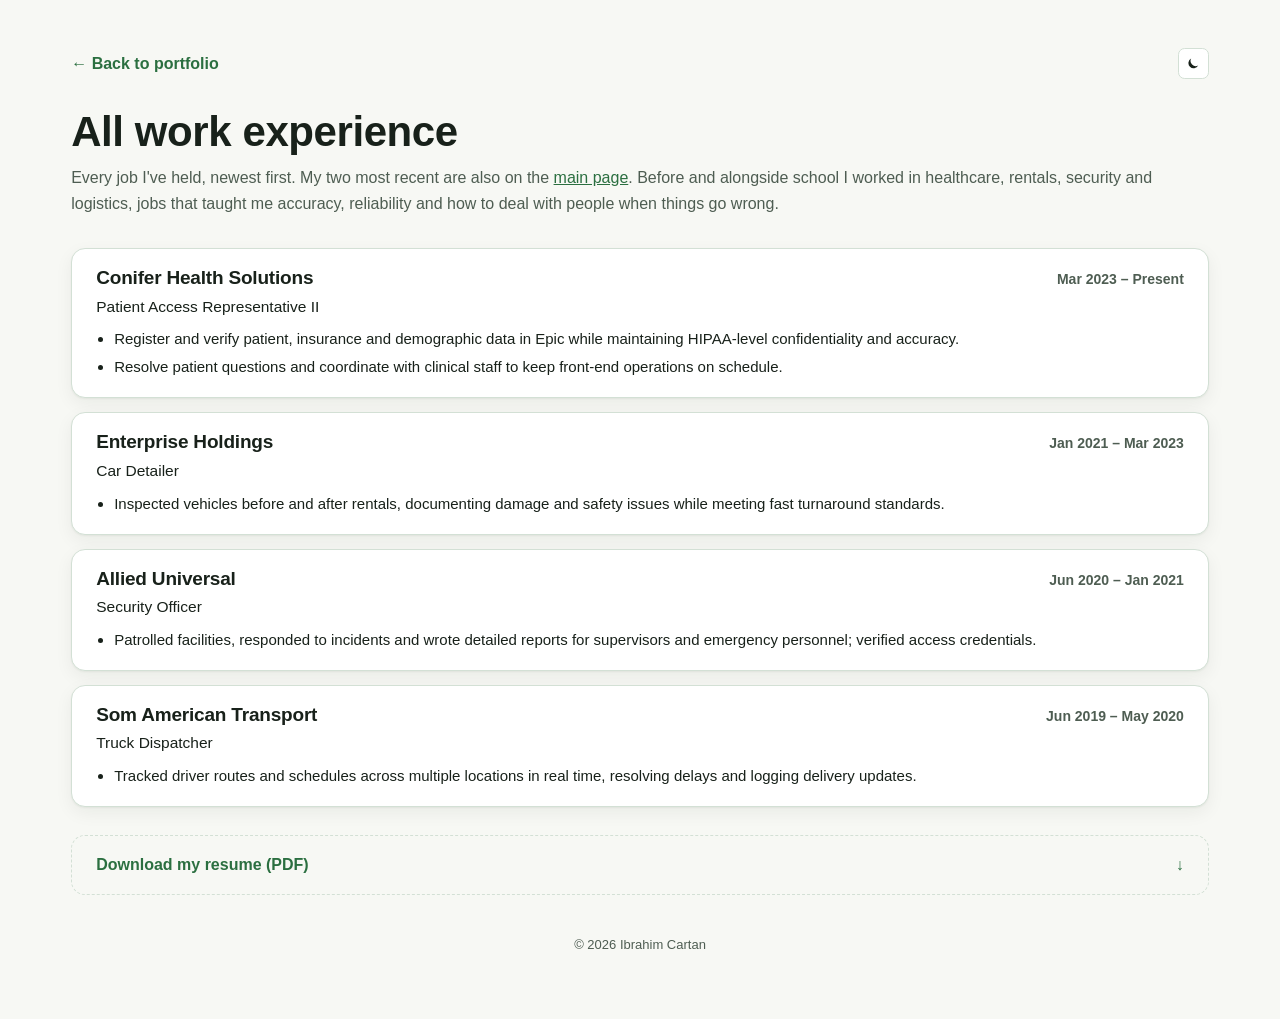
==== experience.html @ 6edc6690 "Show the two most recent jobs and add an All work experience page" ====
<!doctype html>
<html lang="en">
<head>
  <meta charset="utf-8">
  <meta name="viewport" content="width=device-width, initial-scale=1">
  <title>All Work Experience · Ibrahim Cartan</title>
  <meta name="description" content="Every job Ibrahim Cartan has held: patient access in Epic at Conifer Health Solutions, vehicle inspection at Enterprise Holdings, security at Allied Universal and dispatch at Som American Transport.">
  <link rel="icon" href="data:image/svg+xml,<svg xmlns='http://www.w3.org/2000/svg' viewBox='0 0 32 32'><rect width='32' height='32' rx='8' fill='%232b6f40'/><text x='16' y='22' font-family='Arial' font-weight='700' font-size='15' text-anchor='middle' fill='white'>IC</text></svg>">
  <script>
    try { var t = localStorage.getItem("theme"); if (t) document.documentElement.dataset.theme = t; } catch (e) {}
  </script>
  <link rel="stylesheet" href="styles.css?v=2026-11-23a">
</head>
<body>
  <main class="page">
    <div class="page-top">
      <a class="back" href="./#experience">← Back to portfolio</a>
      <button class="theme-toggle" id="theme-toggle" type="button" aria-label="Switch color theme">
        <svg class="i-moon" viewBox="0 0 24 24" width="18" height="18" aria-hidden="true"><path fill="currentColor" d="M20 15.5A8.5 8.5 0 0 1 8.5 4a8.5 8.5 0 1 0 11.5 11.5z"/></svg>
        <svg class="i-sun" viewBox="0 0 24 24" width="18" height="18" aria-hidden="true"><circle cx="12" cy="12" r="4.5" fill="currentColor"/><g stroke="currentColor" stroke-width="2" stroke-linecap="round"><path d="M12 2v3M12 19v3M2 12h3M19 12h3M4.9 4.9 7 7M17 17l2.1 2.1M4.9 19.1 7 17M17 7l2.1-2.1"/></g></svg>
      </button>
    </div>

    <h1>All work experience</h1>
    <p class="page-intro">Every job I've held, newest first. My two most recent are also on the <a href="./#experience">main page</a>. Before and alongside school I worked in healthcare, rentals, security and logistics, jobs that taught me accuracy, reliability and how to deal with people when things go wrong.</p>

    <section class="exp-list" aria-label="Work experience">
      <article class="edu-card job">
          <div class="edu-row"><h3>Conifer Health Solutions</h3><span class="edu-date">Mar 2023 – Present</span></div>
          <p class="edu-degree">Patient Access Representative II</p>
          <ul class="job-points"><li>Register and verify patient, insurance and demographic data in Epic while maintaining HIPAA-level confidentiality and accuracy.</li><li>Resolve patient questions and coordinate with clinical staff to keep front-end operations on schedule.</li></ul>
        </article>
      <article class="edu-card job">
          <div class="edu-row"><h3>Enterprise Holdings</h3><span class="edu-date">Jan 2021 – Mar 2023</span></div>
          <p class="edu-degree">Car Detailer</p>
          <ul class="job-points"><li>Inspected vehicles before and after rentals, documenting damage and safety issues while meeting fast turnaround standards.</li></ul>
        </article>
      <article class="edu-card job">
          <div class="edu-row"><h3>Allied Universal</h3><span class="edu-date">Jun 2020 – Jan 2021</span></div>
          <p class="edu-degree">Security Officer</p>
          <ul class="job-points"><li>Patrolled facilities, responded to incidents and wrote detailed reports for supervisors and emergency personnel; verified access credentials.</li></ul>
        </article>
      <article class="edu-card job">
          <div class="edu-row"><h3>Som American Transport</h3><span class="edu-date">Jun 2019 – May 2020</span></div>
          <p class="edu-degree">Truck Dispatcher</p>
          <ul class="job-points"><li>Tracked driver routes and schedules across multiple locations in real time, resolving delays and logging delivery updates.</li></ul>
        </article>
    </section>

    <a class="all-projects" href="resume.pdf" target="_blank" rel="noopener">
      <span>Download my resume (PDF)</span>
      <span class="all-projects-arrow" aria-hidden="true">↓</span>
    </a>

    <p class="footnote">© <span id="year">2026</span> Ibrahim Cartan</p>
  </main>

  <script src="script.js?v=2026-11-23a"></script>
</body>
</html>
---- styles.css ----
:root {
  --bg: #f7f8f4;
  --panel: #edf2ec;
  --surface: #ffffff;
  --text: #18211a;
  --muted: #4e5d52;
  --border: #d3e0d5;
  --accent: #2b6f40;
  --accent-text: #ffffff;
  --accent-soft: #dcecdf;
  --shadow: 0 1px 2px rgba(16, 32, 20, .05), 0 6px 18px rgba(16, 32, 20, .06);
  color-scheme: light;
}
@media (prefers-color-scheme: dark) {
  :root:not([data-theme="light"]) {
    --bg: #0f1611; --panel: #131c16; --surface: #18231c; --text: #e4eee6; --muted: #9bb0a1;
    --border: #26382c; --accent: #6fcf8a; --accent-text: #08130b; --accent-soft: #1c3324;
    --shadow: 0 1px 2px rgba(0, 0, 0, .4), 0 6px 18px rgba(0, 0, 0, .25);
    color-scheme: dark;
  }
}
:root[data-theme="dark"] {
  --bg: #0f1611; --panel: #131c16; --surface: #18231c; --text: #e4eee6; --muted: #9bb0a1;
  --border: #26382c; --accent: #6fcf8a; --accent-text: #08130b; --accent-soft: #1c3324;
  --shadow: 0 1px 2px rgba(0, 0, 0, .4), 0 6px 18px rgba(0, 0, 0, .25);
  color-scheme: dark;
}

* { box-sizing: border-box; }
html { scroll-behavior: smooth; }
body {
  margin: 0; background: var(--bg); color: var(--text);
  font: 16px/1.6 -apple-system, BlinkMacSystemFont, "Segoe UI", Inter, Roboto, Helvetica, Arial, sans-serif;
  -webkit-font-smoothing: antialiased;
}
a { color: var(--accent); }
img { max-width: 100%; display: block; }
h1, h2, h3 { line-height: 1.2; margin: 0; letter-spacing: -.01em; }
p { margin: 0 0 1em; }
[hidden] { display: none !important; }
:focus-visible { outline: 3px solid var(--accent); outline-offset: 2px; }
.skip { position: absolute; left: -999px; top: 8px; background: var(--accent); color: var(--accent-text); padding: 8px 12px; border-radius: 6px; z-index: 20; }
.skip:focus { left: 8px; }

/* Two halves */
.layout { display: grid; grid-template-columns: 1fr 1fr; min-height: 100vh; }

/* Left half: fixed while the projects scroll.
   Everything inside is sized in em, so text, gaps and buttons all scale together
   from one base size that follows the window's height (and width, so lines don't over-wrap). */
.intro { background: var(--panel); border-right: 1px solid var(--border); }
.intro-inner {
  font-size: clamp(14px, min(2.6vh, 1.45vw), 19px);
  position: sticky; top: 0; height: 100vh; overflow-y: auto;
  display: flex; flex-direction: column; justify-content: center;
  padding: clamp(1em, 3.6vh, 3em) clamp(32px, 5.5vw, 96px); max-width: 720px; margin: 0 auto;
}
.intro-top { display: flex; justify-content: space-between; align-items: flex-start; gap: 1em; margin-bottom: clamp(.08em, 1vh, .2em); }
.eyebrow { color: var(--accent); font-weight: 600; font-size: .78em; letter-spacing: .06em; text-transform: uppercase; margin: 0 0 .6em; }
.intro h1 { font-size: 2.9em; margin-bottom: clamp(.08em, 1vh, .2em); }
.headshot { flex: none; width: 3.8em; height: 3.8em; margin: .15em 0 .1em .15em; border-radius: 50%; object-fit: cover; border: 2px solid var(--accent); box-shadow: 0 0 0 3px var(--accent-soft); }
.lead { font-size: 1.15em; color: var(--muted); margin: 0; }
.intro h2 { font-size: .76em; text-transform: uppercase; letter-spacing: .08em; color: var(--muted); margin-bottom: clamp(.8em, 1.6vh, 1.4em); }
/* The two gaps around the contents list share the spare height equally,
   so the list sits exactly halfway between the name and Contact (docked at the bottom). */
.spacer, .spacer-fill { flex: 1 1 0; height: auto; min-height: .8em; }
/* Contents list: a line that grows and lights up for the hovered or current section */
.toc ul { list-style: none; margin: 0; padding: 0; }
.toc li + li { margin-top: clamp(.1em, .5vh, .3em); }
.toc a { display: inline-flex; align-items: center; gap: .7em; padding: .2em 0; color: var(--muted); text-decoration: none; font-size: .62em; font-weight: 700; text-transform: uppercase; letter-spacing: .1em; }
.toc-line { display: inline-block; width: 1.5em; height: 2px; background: currentColor; opacity: .5; transition: width .2s, opacity .2s; }
.toc a:hover, .toc a[aria-current="true"] { color: var(--text); }
.toc a:hover .toc-line, .toc a[aria-current="true"] .toc-line { width: 3em; opacity: 1; }
.toc a[aria-current="true"] .toc-line { background: var(--accent); }

.theme-toggle { flex: none; width: 2.3em; height: 2.3em; border-radius: .5em; border: 1px solid var(--border); background: var(--surface); color: var(--text); cursor: pointer; display: grid; place-items: center; }
.theme-toggle svg { width: 1.1em; height: 1.1em; }
.theme-toggle:hover { border-color: var(--accent); }
.i-sun { display: none; }
:root[data-theme="dark"] .i-sun { display: block; }
:root[data-theme="dark"] .i-moon { display: none; }
@media (prefers-color-scheme: dark) {
  :root:not([data-theme="light"]) .i-sun { display: block; }
  :root:not([data-theme="light"]) .i-moon { display: none; }
}

.email-card { display: flex; flex-direction: column; align-items: flex-start; width: 100%; padding: .8em 1em; background: var(--surface); border: 1px solid var(--border); border-radius: .8em; margin-bottom: clamp(.6em, 1.2vh, 1em); font: inherit; color: var(--text); text-align: left; cursor: pointer; }
.email-card:hover { border-color: var(--accent); }
.email-card:hover .email { color: var(--accent); text-decoration: underline; text-underline-offset: .2em; }
.label { display: block; font-size: .72em; text-transform: uppercase; letter-spacing: .06em; color: var(--muted); font-weight: 600; margin: 0 0 .1em; }
.label.copied { color: var(--accent); }
.email { display: block; font-size: 1.12em; font-weight: 700; margin: 0; overflow-wrap: anywhere; }
.contact-links { list-style: none; padding: 0; margin: 0; display: grid; grid-template-columns: repeat(4, 1fr); gap: .5em; }
.contact-links a { display: flex; align-items: center; justify-content: center; gap: .45em; padding: .7em .5em; white-space: nowrap; border: 1px solid var(--border); border-radius: .7em; background: var(--surface); color: var(--text); text-decoration: none; font-weight: 600; font-size: .9em; }
.contact-links a:hover { border-color: var(--accent); color: var(--accent); }
.contact-links svg { flex: none; width: 1.15em; height: 1.15em; color: var(--muted); }
.contact-links a:hover svg { color: var(--accent); }
.footnote { margin: 28px 0 0; font-size: 13px; color: var(--muted); }

/* Right half: project list */
.content { padding: 56px clamp(32px, 5.5vw, 96px) 72px; }
.content > * { max-width: 640px; margin-inline: auto; }
.section { scroll-margin-top: 40px; }
.section + .section { margin-top: 64px; }
.section-title { font-size: 13px; text-transform: uppercase; letter-spacing: .08em; color: var(--muted); margin-bottom: 18px; }
.about p { font-size: 16.5px; line-height: 1.7; margin: 0; }
.about p + p { margin-top: .9em; }
.edu-card { background: var(--surface); border: 1px solid var(--border); border-radius: 14px; padding: 18px 24px; margin-bottom: 14px; box-shadow: var(--shadow); }
.edu-row { display: flex; justify-content: space-between; align-items: baseline; gap: 12px; flex-wrap: wrap; }
.edu-card h3 { font-size: 19px; }
.edu-date { font-size: 14px; color: var(--muted); font-weight: 600; white-space: nowrap; }
.edu-degree { margin: 4px 0 0; font-size: 15.5px; }
.coursework { margin-top: 14px; padding-top: 12px; border-top: 1px solid var(--border); }
.coursework-label { margin: 0 0 8px; font-size: 12px; font-weight: 700; letter-spacing: .06em; text-transform: uppercase; color: var(--muted); }
.tags.course-tags li { background: var(--panel); color: var(--text); border: 1px solid var(--border); font-weight: 500; }
.course-tags + .coursework-label, .skills-card .tags + .coursework-label { margin-top: 14px; }
/* Skills and Experience reuse the education card */
.skills-card .tags { margin-bottom: 0; }
.skills-note { margin: 16px 0 0; font-size: 14px; color: var(--muted); }
.job-points { margin: 8px 0 0; padding-left: 1.2em; font-size: 15px; }
.job-points li + li { margin-top: 4px; }
.tags.course-tags:last-child { margin-bottom: 0; }
.project { background: var(--surface); border: 1px solid var(--border); border-radius: 14px; padding: 22px 24px; margin-bottom: 18px; box-shadow: var(--shadow); transition: border-color .15s; }
.project:hover { border-color: color-mix(in srgb, var(--accent) 45%, var(--border)); }
.kicker { color: var(--accent); font-size: 12px; font-weight: 600; text-transform: uppercase; letter-spacing: .06em; margin: 0 0 3px; }
.project h3 { font-size: 21px; }
.project > p { font-size: 15.5px; color: var(--text); }
.tags { list-style: none; padding: 0; margin: 0 0 12px; display: flex; flex-wrap: wrap; gap: 6px; }
.tags li { background: var(--accent-soft); color: var(--accent); border-radius: 999px; padding: 2px 10px; font-size: 12.5px; font-weight: 600; }
.links { display: flex; flex-wrap: wrap; gap: 6px 18px; margin: 0; font-size: 14.5px; font-weight: 600; }
.links a { text-decoration: none; }
.links a:hover { text-decoration: underline; }

details { margin-top: 14px; border-top: 1px solid var(--border); padding-top: 10px; }
summary { cursor: pointer; font-size: 14px; font-weight: 600; color: var(--muted); }
summary:hover { color: var(--text); }
.details-body { padding-top: 14px; font-size: 15px; }
.details-body p:last-child { margin-bottom: 0; }
.gallery { margin-bottom: 14px; }
.slide { display: none; margin: 0; }
.slide.active { display: block; }
.shot { position: relative; }
.slide img { display: block; width: 100%; border-radius: 10px; border: 1px solid var(--border); background: #fff; cursor: zoom-in; transition: border-color .15s; }
.slide figcaption { font-size: 13.5px; color: var(--muted); margin-top: 8px; }
.gallery-nav { display: flex; justify-content: center; gap: 4px; margin-top: 6px; }
.gallery-nav button { width: 24px; height: 24px; padding: 0; border: 0; background: none; cursor: pointer; display: grid; place-items: center; }
.gallery-nav button::before { content: ""; width: 9px; height: 9px; border-radius: 50%; background: var(--border); }
.gallery-nav button[aria-current="true"]::before { background: var(--accent); }
.slide img:hover { border-color: var(--accent); }

/* Enlarged screenshot viewer: opens when a screenshot is clicked */
.viewer { width: min(1400px, 96vw); height: 94vh; max-width: none; max-height: none; padding: 0; border: 1px solid var(--border); border-radius: 16px; background: var(--surface); color: var(--text); box-shadow: 0 24px 80px rgba(0, 0, 0, .45); overflow: hidden; }
.viewer[open] { display: flex; flex-direction: column; }
.viewer::backdrop { background: rgba(6, 16, 9, .72); backdrop-filter: blur(3px); }
.viewer-head, .viewer-foot { display: flex; align-items: center; gap: 12px; padding: 12px 16px 12px 22px; flex: none; }
.viewer-head { border-bottom: 1px solid var(--border); }
.viewer-foot { border-top: 1px solid var(--border); justify-content: space-between; padding: 10px 16px; }
.viewer-title { margin: 0; font-size: 15px; font-weight: 700; flex: 1; min-width: 0; overflow: hidden; text-overflow: ellipsis; white-space: nowrap; }
.viewer-count { font-size: 13.5px; color: var(--muted); font-variant-numeric: tabular-nums; }
/* The whole screenshot always fits: the frame takes the space left after the caption,
   and the image scales down (never up) to fit inside it, so nothing scrolls */
.viewer-body { flex: 1; min-height: 0; margin: 0; display: flex; flex-direction: column; padding: 18px clamp(12px, 2.5vw, 32px) 16px; }
.viewer-frame { flex: 1; min-height: 0; display: flex; align-items: center; justify-content: center; }
.viewer-frame img { display: block; max-width: 100%; max-height: 100%; width: auto; height: auto; object-fit: contain; border-radius: 10px; border: 1px solid var(--border); background: #fff; }
.viewer-body figcaption { flex: none; max-width: 760px; margin: 12px auto 0; text-align: center; font-size: 15px; color: var(--muted); }
.viewer button { font: inherit; color: var(--text); background: var(--panel); border: 1px solid var(--border); border-radius: 10px; cursor: pointer; }
.viewer button:hover:not(:disabled) { border-color: var(--accent); color: var(--accent); }
.viewer button:disabled { opacity: .4; cursor: default; }
.viewer .viewer-close { width: 36px; height: 36px; font-size: 20px; line-height: 1; display: grid; place-items: center; }
.viewer .viewer-step { padding: 8px 16px; font-size: 14.5px; font-weight: 600; }
html.viewer-open { overflow: hidden; }
@media (max-width: 600px) {
  .viewer { width: 100vw; height: 100dvh; border-radius: 0; border: 0; }
  .viewer .viewer-step { padding: 8px 12px; }
}

/* Phones and narrow windows: stack the halves */
@media (max-width: 900px) {
  .layout { grid-template-columns: 1fr; }
  .intro { border-right: 0; border-bottom: 1px solid var(--border); }
  .intro-inner { font-size: 16px; position: static; height: auto; overflow: visible; max-width: 680px; margin: 0 auto; padding: 40px 24px 32px; }
  .intro h1 { font-size: 2.6em; }
  .spacer, .spacer-fill { flex: none; height: 1.8em; min-height: 0; }
  .content { max-width: 680px; margin: 0 auto; padding: 36px 24px 56px; }
  .toc ul { display: flex; flex-wrap: wrap; gap: 8px 22px; }
  .toc li + li { margin-top: 0; }
  .toc-line { display: none; }
  .section + .section { margin-top: 48px; }
}
@media (max-width: 480px) {
  .intro-inner { padding: 32px 16px 28px; }
  .content { padding: 28px 16px 48px; }
  .edu-card { padding: 16px; }
  .project { padding: 18px 16px; }
  .contact-links { grid-template-columns: 1fr 1fr; }
  .contact-links a { justify-content: flex-start; padding: 10px 14px; }
  .email { font-size: 1em; }
}
@media (prefers-reduced-motion: reduce) { html { scroll-behavior: auto; } }

/* Mid-width two-column windows: the four contact buttons are narrow, so drop their icons */
@media (min-width: 901px) and (max-width: 1180px) {
  .contact-links svg { display: none; }
}

/* Link from the home page to the full project list */
.all-projects { display: flex; align-items: center; justify-content: space-between; gap: 12px; margin-top: 4px; padding: 16px 24px; border: 1px dashed var(--border); border-radius: 14px; color: var(--accent); font-weight: 700; font-size: 16px; text-decoration: none; }
.all-projects:hover { border-style: solid; border-color: var(--accent); background: var(--accent-soft); }
.all-projects-arrow { transition: transform .15s; }
.all-projects:hover .all-projects-arrow { transform: translateX(4px); }

/* All projects page */
.page { max-width: 1240px; margin: 0 auto; padding: 48px clamp(24px, 4vw, 56px) 64px; }
/* Two cards per row on wide screens, one on narrow ones; links sit at the bottom of each card */
.project-grid { display: grid; grid-template-columns: repeat(auto-fill, minmax(min(100%, 460px), 1fr)); gap: 20px; align-items: start; }
.project-grid .project { margin: 0; display: flex; flex-direction: column; }
.project-grid .project > .links { margin-top: auto; padding-top: 4px; }
.page-top { display: flex; justify-content: space-between; align-items: center; gap: 16px; margin-bottom: 28px; }
.back { font-weight: 600; text-decoration: none; }
.back:hover { text-decoration: underline; }
.page h1 { font-size: clamp(30px, 5vw, 42px); margin-bottom: 8px; }
.page-intro { color: var(--muted); margin-bottom: 32px; }
.project-meta { font-size: 13.5px; color: var(--muted); font-weight: 600; margin: 3px 0 0; }
.page .footnote { text-align: center; margin-top: 40px; }
@media (max-width: 480px) { .page { padding: 32px 16px 48px; } .project-meta { margin-top: 2px; } }
.project > .tags:last-child { margin-bottom: 0; }

/* Project thumbnails: a small colored tile beside each project's title */
.project-head { display: flex; align-items: center; gap: 14px; margin-bottom: 12px; }
.project-head > div { min-width: 0; }
.project-head .thumb { position: relative; width: 56px; height: 56px; flex: none; border-radius: 14px; border: 1px solid color-mix(in srgb, var(--accent) 22%, var(--border)); background: linear-gradient(140deg, var(--accent-soft), color-mix(in srgb, var(--accent) 10%, var(--surface))); transition: transform .25s ease, border-color .25s ease; }
/* The symbol is a mask filled with the theme's accent color, so it follows light/dark mode */
.project-head .thumb::before { content: ""; position: absolute; inset: 10px; background: var(--accent); -webkit-mask: var(--icon) center / contain no-repeat; mask: var(--icon) center / contain no-repeat; }
.project:hover .project-head .thumb { border-color: var(--accent); transform: rotate(-5deg) scale(1.06); }
@media (max-width: 480px) {
  .project-head { gap: 12px; }
  .project-head .thumb { width: 46px; height: 46px; border-radius: 12px; }
  .project-head .thumb::before { inset: 8px; }
}
@media (prefers-reduced-motion: reduce) { .project-head .thumb { transition: none; } .project:hover .project-head .thumb { transform: none; } }

/* Clickable boxes get a soft blue glow on hover */
.email-card, .contact-links a, .theme-toggle, .all-projects, .slide img, .viewer button { transition: border-color .15s, box-shadow .15s, color .15s, background-color .15s; }
.email-card:hover, .contact-links a:hover, .theme-toggle:hover, .all-projects:hover, .slide img:hover, .viewer button:hover:not(:disabled) {
  box-shadow: 0 0 0 3px color-mix(in srgb, var(--accent) 18%, transparent), 0 0 16px color-mix(in srgb, var(--accent) 28%, transparent);
}

/* Small soft glow that follows the mouse and fades out when it stops (added by script.js) */
.cursor-glow { position: fixed; left: -150px; top: -150px; width: 300px; height: 300px; border-radius: 50%; pointer-events: none; z-index: 30; background: radial-gradient(circle, color-mix(in srgb, var(--accent) 11%, transparent) 0%, color-mix(in srgb, var(--accent) 5%, transparent) 40%, transparent 70%); opacity: 0; transition: opacity .9s ease-out; will-change: transform, opacity; }
.cursor-glow.on { opacity: 1; transition: opacity .15s ease-out; }

/* Left/right arrows over the screenshot on project cards */
.gallery-arrows { position: absolute; inset: 0; pointer-events: none; }
.gallery-arrow { pointer-events: auto; position: absolute; top: 50%; transform: translateY(-50%); width: 40px; height: 40px; border-radius: 50%; display: grid; place-items: center; padding: 0; cursor: pointer; color: var(--text); background: color-mix(in srgb, var(--surface) 88%, transparent); border: 1px solid var(--border); box-shadow: 0 2px 10px rgba(0, 0, 0, .18); backdrop-filter: blur(4px); opacity: .85; transition: opacity .15s, border-color .15s, color .15s, box-shadow .15s; }
.gallery-arrow.prev { left: 10px; }
.gallery-arrow.next { right: 10px; }
.gallery-arrow:hover:not(:disabled), .gallery-arrow:focus-visible { opacity: 1; border-color: var(--accent); color: var(--accent); box-shadow: 0 0 0 3px color-mix(in srgb, var(--accent) 18%, transparent), 0 0 16px color-mix(in srgb, var(--accent) 28%, transparent); }
.gallery-arrow:disabled { opacity: 0; pointer-events: none; }
@media (hover: hover) and (pointer: fine) {
  .gallery-arrow { opacity: 0; }
  .gallery:hover .gallery-arrow:not(:disabled), .gallery-arrow:focus-visible { opacity: .9; }
}

/* Screenshots toggle on project cards: green text with a small thumbnail of the first screenshot */
details.has-shots > summary { display: flex; align-items: center; gap: 12px; list-style: none; color: var(--accent); font-weight: 700; }
details.has-shots > summary::-webkit-details-marker { display: none; }
details.has-shots > summary:hover { color: var(--accent); text-decoration: underline; }
.sum-thumb { flex: none; width: 64px; height: 44px; object-fit: cover; object-position: top; border-radius: 7px; border: 1px solid var(--accent); background: #fff; }
.sum-label::before { content: "\25B8\00a0"; }
details.has-shots[open] .sum-label::before { content: "\25BE\00a0"; }
.all-projects + .all-projects { margin-top: 12px; }
.exp-list { margin-bottom: 28px; }
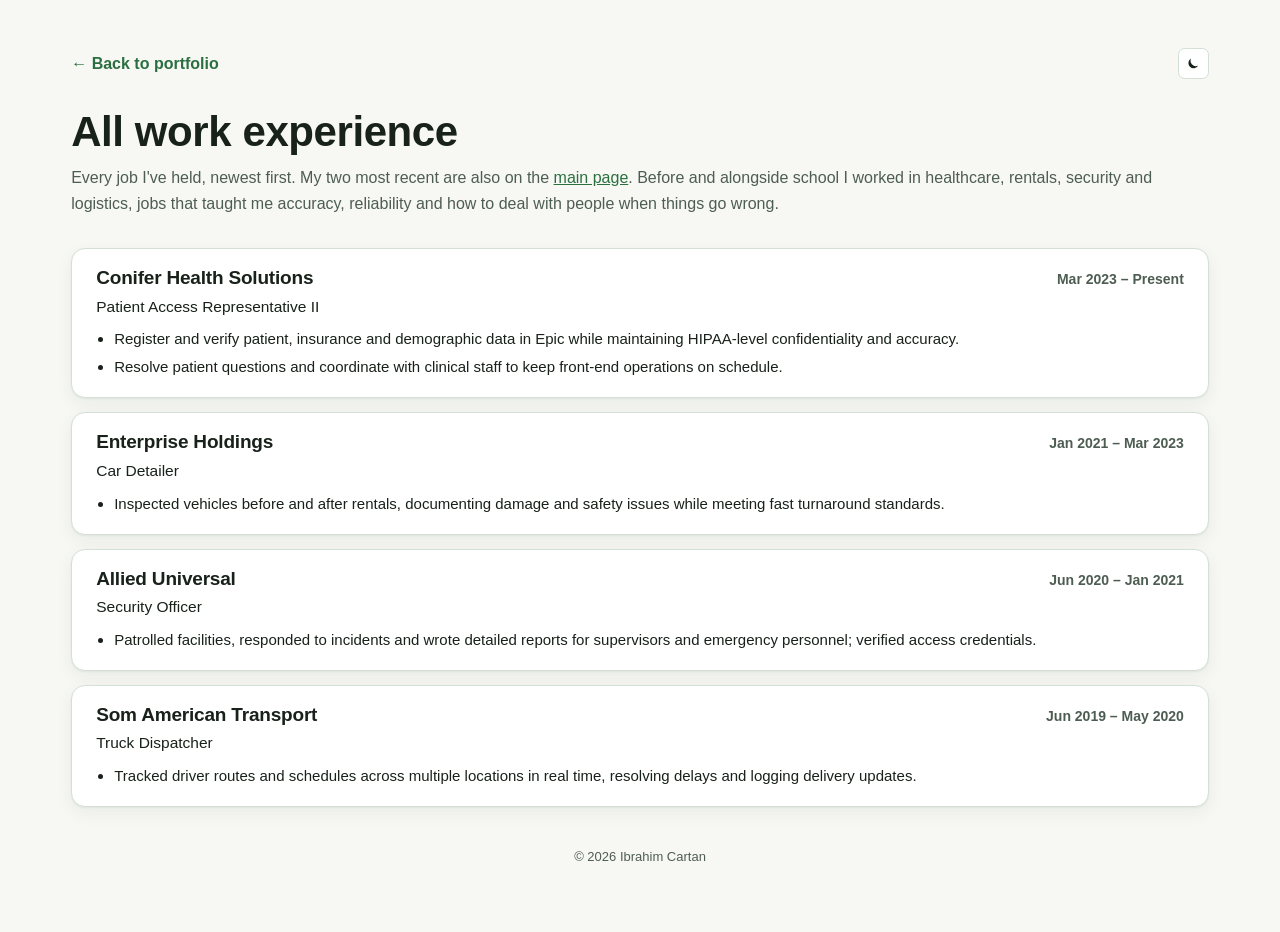
==== commit ca225477: "Remove the extra resume download link, since Resume is in Contact" ====
--- a/experience.html
+++ b/experience.html
@@ -9,7 +9,7 @@
   <script>
     try { var t = localStorage.getItem("theme"); if (t) document.documentElement.dataset.theme = t; } catch (e) {}
   </script>
-  <link rel="stylesheet" href="styles.css?v=2026-11-23a">
+  <link rel="stylesheet" href="styles.css?v=2026-11-23b">
 </head>
 <body>
   <main class="page">
@@ -47,14 +47,10 @@
         </article>
     </section>
 
-    <a class="all-projects" href="resume.pdf" target="_blank" rel="noopener">
-      <span>Download my resume (PDF)</span>
-      <span class="all-projects-arrow" aria-hidden="true">↓</span>
-    </a>
 
     <p class="footnote">© <span id="year">2026</span> Ibrahim Cartan</p>
   </main>
 
-  <script src="script.js?v=2026-11-23a"></script>
+  <script src="script.js?v=2026-11-23b"></script>
 </body>
 </html>
